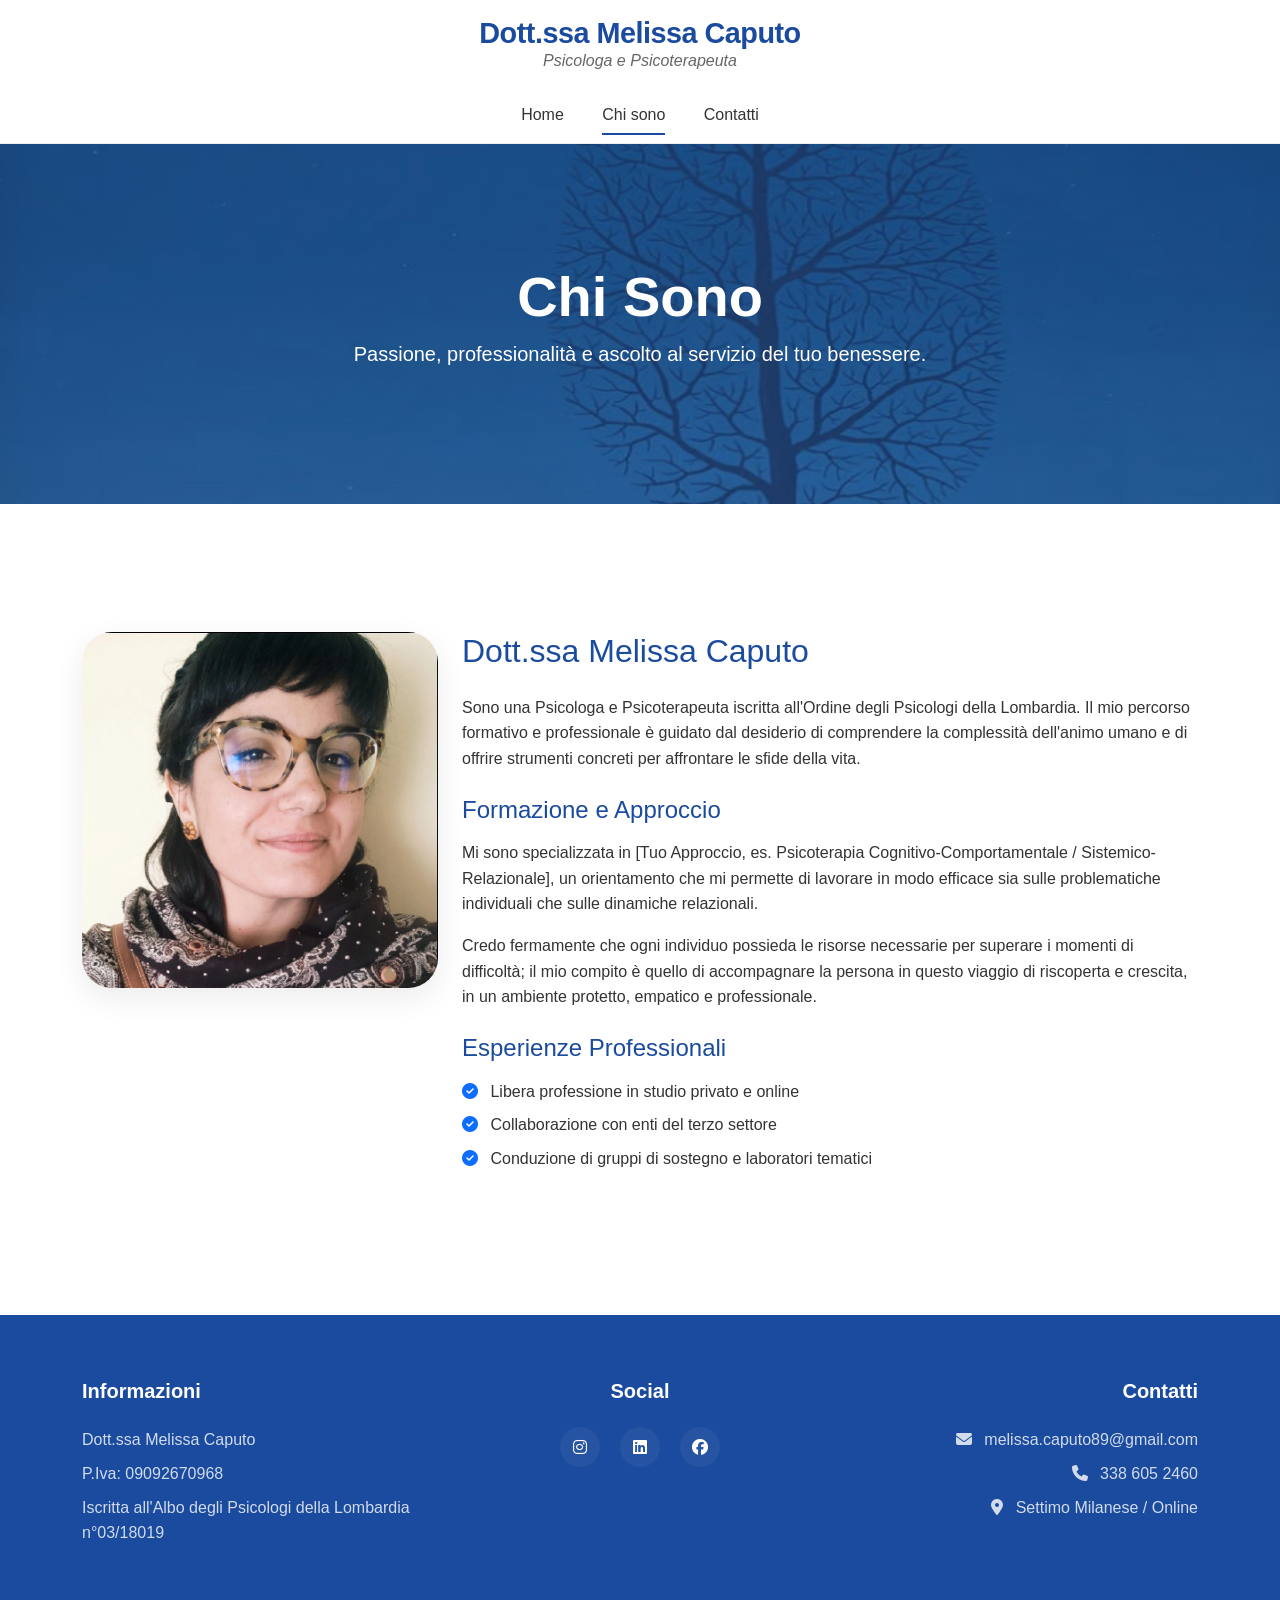
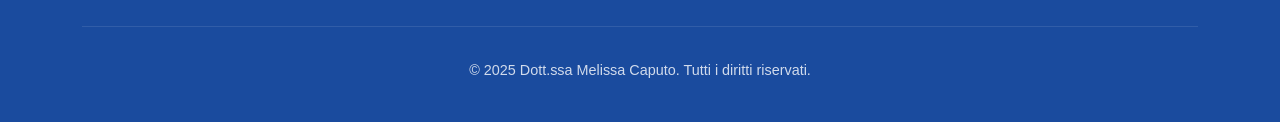
==== chi_sono.html @ 81faf16d "Add files via upload" ====
<!DOCTYPE html>
<html lang="it">
<head>
    <meta charset="UTF-8">
    <meta name="viewport" content="width=device-width, initial-scale=1.0">
    <title>Chi Sono | Dott.ssa Melissa Caputo</title>

    <!-- Google Fonts -->
    <link rel="preconnect" href="https://fonts.googleapis.com">
    <link rel="preconnect" href="https://fonts.gstatic.com" crossorigin>
    <link href="https://fonts.googleapis.com/css2?family=Playfair+Display:ital,wght@0,400..900;1,400..900&family=Plus+Jakarta+Sans:ital,wght@0,200..800;1,200..800&display=swap" rel="stylesheet">

    <!-- Bootstrap CSS -->
    <link href="https://cdn.jsdelivr.net/npm/bootstrap@5.3.0/dist/css/bootstrap.min.css" rel="stylesheet">
    <!-- Font Awesome -->
    <link rel="stylesheet" href="https://cdnjs.cloudflare.com/ajax/libs/font-awesome/6.5.1/css/all.min.css">

    <!-- CSS personalizzato -->
    <link rel="stylesheet" href="css/style.css">
</head>
<body>

<header>
    <div class="container">
        <div class="navbar-brand-container text-center">
            <h2>Dott.ssa Melissa Caputo</h2>
            <h5><i>Psicologa e Psicoterapeuta</i></h5>
        </div>
    </div>
    <nav class="navbar navbar-expand-lg navbar-light">
        <div class="container justify-content-center">
            <button class="navbar-toggler" type="button" data-bs-toggle="collapse" data-bs-target="#navbarNav">
                <span class="navbar-toggler-icon"></span>
            </button>
            <div class="collapse navbar-collapse justify-content-center" id="navbarNav">
                <ul class="navbar-nav">
                    <li class="nav-item"><a class="nav-link" href="index.html">Home</a></li>
                    <li class="nav-item"><a class="nav-link active" href="chi_sono.html">Chi sono</a></li>
                    <li class="nav-item"><a class="nav-link" href="contatti.html">Contatti</a></li>
                </ul>
            </div>
        </div>
    </nav>
</header>

<main>
    <!-- Hero Section ridotta per sottopagine -->
    <section class="hero m-0 p-0" style="height: 40vh; min-height: 300px; margin-bottom: 3rem;">
        <div class="hero-content fade-in">
            <h1 class="display-4 fw-bold">Chi Sono</h1>
            <p class="lead">Passione, professionalità e ascolto al servizio del tuo benessere.</p>
        </div>
    </section>

    <section class="container my-5">
        <div class="row">
            <div class="col-lg-4 mb-4">
                <img src="img/foto.jpeg" class="foto w-100" alt="Dott.ssa Melissa Caputo">
            </div>
            <div class="col-lg-8">
                <h2 class="color-primary mb-4" style="color: var(--primary-blue);">Dott.ssa Melissa Caputo</h2>
                <p>Sono una Psicologa e Psicoterapeuta iscritta all'Ordine degli Psicologi della Lombardia. Il mio percorso formativo e professionale è guidato dal desiderio di comprendere la complessità dell'animo umano e di offrire strumenti concreti per affrontare le sfide della vita.</p>
                
                <h4 class="mt-4 mb-3" style="color: var(--primary-blue);">Formazione e Approccio</h4>
                <p>Mi sono specializzata in [Tuo Approccio, es. Psicoterapia Cognitivo-Comportamentale / Sistemico-Relazionale], un orientamento che mi permette di lavorare in modo efficace sia sulle problematiche individuali che sulle dinamiche relazionali.</p>
                
                <p>Credo fermamente che ogni individuo possieda le risorse necessarie per superare i momenti di difficoltà; il mio compito è quello di accompagnare la persona in questo viaggio di riscoperta e crescita, in un ambiente protetto, empatico e professionale.</p>
                
                <h4 class="mt-4 mb-3" style="color: var(--primary-blue);">Esperienze Professionali</h4>
                <ul class="list-unstyled">
                    <li class="mb-2"><i class="fas fa-check-circle me-2 text-primary"></i> Libera professione in studio privato e online</li>
                    <li class="mb-2"><i class="fas fa-check-circle me-2 text-primary"></i> Collaborazione con enti del terzo settore</li>
                    <li class="mb-2"><i class="fas fa-check-circle me-2 text-primary"></i> Conduzione di gruppi di sostegno e laboratori tematici</li>
                </ul>
            </div>
        </div>
    </section>
</main>

<footer>
    <div class="container">
        <div class="row">
            <div class="col-md-4 mb-4">
                <h5>Informazioni</h5>
                <p>Dott.ssa Melissa Caputo</p>
                <p>P.Iva: 09092670968</p>
                <p>Iscritta all'Albo degli Psicologi della Lombardia n°03/18019</p>
            </div>
            <div class="col-md-4 mb-4 text-center">
                <h5>Social</h5>
                <div class="social-icons">
                    <a href="https://www.instagram.com/lapsicologanelblu" target="_blank"><i class="fab fa-instagram"></i></a>
                    <a href="https://www.linkedin.com/in/melissacaputo/" target="_blank"><i class="fab fa-linkedin"></i></a>
                    <a href="#" target="_blank"><i class="fab fa-facebook"></i></a>
                </div>
            </div>
            <div class="col-md-4 mb-4 text-md-end">
                <h5>Contatti</h5>
                <p><i class="fas fa-envelope me-2"></i> melissa.caputo89@gmail.com</p>
                <p><i class="fas fa-phone me-2"></i> 338 605 2460</p>
                <p><i class="fas fa-map-marker-alt me-2"></i> Settimo Milanese / Online</p>
            </div>
        </div>
        <div class="footer-bottom text-center">
            <p>&copy; 2025 Dott.ssa Melissa Caputo. Tutti i diritti riservati.</p>
        </div>
    </div>
</footer>

<script src="https://cdn.jsdelivr.net/npm/bootstrap@5.3.0/dist/js/bootstrap.bundle.min.js"></script>
<script src="js/script.js"></script>
</body>
</html>
---- css/style.css ----
/* 
    Progetto: Sito Dott.ssa Melissa Caputo
    Stile: Moderno, Professionale, Accogliente
*/

:root {
    --primary-blue: #1A4B9E;
    --secondary-blue: #133a7c;
    --accent-blue: #eef4ff;
    --text-dark: #333333;
    --text-light: #666666;
    --white: #ffffff;
    --transition: all 0.3s ease;
    --shadow: 0 10px 30px rgba(0, 0, 0, 0.08);
    --shadow-hover: 0 15px 40px rgba(0, 0, 0, 0.12);
}

body {
    font-family: 'Segoe UI', Roboto, Helvetica, Arial, sans-serif;
    color: var(--text-dark);
    line-height: 1.6;
    overflow-x: hidden;
}

/* Header & Navbar */
header {
    background-color: var(--white);
    border-bottom: 1px solid #eee;
    padding: 0;
}

.navbar-brand-container {
    padding: 1rem 0;
}

.navbar-brand-container h2 {
    color: var(--primary-blue);
    font-weight: 700;
    margin: 0;
    font-size: 1.8rem;
    letter-spacing: -0.5px;
}

.navbar-brand-container h5 {
    color: var(--text-light);
    font-weight: 400;
    margin: 0;
    font-size: 1rem;
}

.navbar {
    padding: 0.5rem 0 !important;
    background-color: var(--white) !important;
}

.navbar-nav .nav-link {
    color: var(--text-dark) !important;
    font-weight: 500;
    padding: 0.5rem 1.2rem !important;
    transition: var(--transition);
    position: relative;
}

.navbar-nav .nav-link::after {
    content: '';
    position: absolute;
    bottom: 0;
    left: 1.2rem;
    right: 1.2rem;
    height: 2px;
    background-color: var(--primary-blue);
    transform: scaleX(0);
    transition: var(--transition);
}

.navbar-nav .nav-link:hover::after,
.navbar-nav .nav-link.active::after {
    transform: scaleX(1);
}

.navbar-nav .nav-link:hover {
    color: var(--primary-blue) !important;
}

/* Hero Section */
.hero {
    background: linear-gradient(rgba(26, 75, 158, 0.5), rgba(26, 75, 158, 0.5)), 
                url('../img/sfondo.png');
    background-size: cover;
    background-position: center;
    background-attachment: fixed;
    image-rendering: -webkit-optimize-contrast; /* Migliora la nitidezza sui browser moderni */
    height: 85vh;
    min-height: 500px;
    display: flex;
    align-items: center;
    justify-content: center;
    position: relative;
    color: var(--white);
    text-align: center;
    margin-bottom: 4rem;
}

.hero::before {
    display: none; /* Rimosso l'overlay vecchio */
}

.hero-content {
    z-index: 2;
    max-width: 900px;
    padding: 2rem;
}

.hero h2 {
    font-size: 2.5rem;
    font-weight: 300;
    line-height: 1.4;
    margin-bottom: 2rem;
}

.citazione {
    font-size: 1.1rem;
    font-style: italic;
    margin-top: 1.5rem;
    opacity: 0.9;
    display: block;
}

#myButton {
    background-color: var(--white);
    color: var(--primary-blue);
    border: none;
    padding: 1rem 2.5rem;
    font-size: 1.1rem;
    font-weight: 600;
    border-radius: 50px;
    text-transform: uppercase;
    letter-spacing: 1px;
    box-shadow: 0 4px 15px rgba(0,0,0,0.2);
    transition: var(--transition);
    text-decoration: none;
}

#myButton:hover {
    background-color: var(--primary-blue);
    color: var(--white);
    transform: translateY(-3px);
    box-shadow: 0 6px 20px rgba(0,0,0,0.3);
}

/* Sezioni Generali */
section {
    padding: 5rem 0;
}

.section-title {
    text-align: center;
    margin-bottom: 4rem;
    position: relative;
    padding-bottom: 1rem;
}

.section-title::after {
    content: '';
    position: absolute;
    bottom: 0;
    left: 50%;
    transform: translateX(-50%);
    width: 60px;
    height: 3px;
    background-color: var(--primary-blue);
}

/* Cards Servizi */
.custom-card {
    background: var(--white);
    border: none;
    border-radius: 15px;
    padding: 2.5rem 1.5rem;
    text-align: center;
    box-shadow: var(--shadow);
    transition: var(--transition);
    height: 100%;
    opacity: 1; /* Sovrascrivo l'opacità 0 del vecchio script se necessario */
    transform: none; /* Sovrascrivo il translate del vecchio script */
}

.custom-card:hover {
    transform: translateY(-10px);
    box-shadow: var(--shadow-hover);
}

.card-icon {
    width: 60px;
    height: 60px;
    margin: 0 auto 1.5rem;
    background-color: var(--accent-blue);
    border-radius: 50%;
    display: flex;
    align-items: center;
    justify-content: center;
}

.card-icon img {
    width: 30px;
    height: 30px;
}

.custom-card h5 {
    color: var(--primary-blue);
    font-weight: 600;
    margin-bottom: 1rem;
}

.custom-card p {
    color: var(--text-light);
    font-size: 0.95rem;
}

/* Sezione Presentazione */
.intro-img-container {
    position: relative;
}

.foto {
    width: 100%;
    max-width: 450px;
    aspect-ratio: 1/1;
    border-radius: 30px;
    object-fit: cover;
    box-shadow: var(--shadow);
}

.intro-content {
    padding: 2rem;
}

.intro-content h3 {
    color: var(--primary-blue);
    font-weight: 700;
    margin-bottom: 1.5rem;
}

#chiSono {
    display: inline-block;
    background-color: transparent;
    color: var(--primary-blue);
    border: 2px solid var(--primary-blue);
    padding: 0.8rem 2rem;
    border-radius: 50px;
    font-weight: 600;
    text-decoration: none;
    transition: var(--transition);
}

#chiSono:hover {
    background-color: var(--primary-blue);
    color: var(--white);
}

/* Footer */
footer {
    background-color: var(--primary-blue);
    color: var(--white);
    padding: 4rem 0 2rem;
}

footer h5 {
    color: var(--white);
    font-weight: 600;
    margin-bottom: 1.5rem;
}

footer p {
    color: rgba(255, 255, 255, 0.8);
    margin-bottom: 0.5rem;
}

.social-icons a {
    display: inline-flex;
    align-items: center;
    justify-content: center;
    width: 40px;
    height: 40px;
    background-color: rgba(255,255,255,0.05);
    border-radius: 50%;
    color: var(--white);
    margin: 0 0.5rem;
    transition: var(--transition);
    text-decoration: none;
}

.social-icons a:hover {
    background-color: var(--primary-blue);
    transform: translateY(-3px);
}

.footer-bottom {
    margin-top: 3rem;
    padding-top: 2rem;
    border-top: 1px solid rgba(255,255,255,0.1);
    font-size: 0.9rem;
    color: #777;
}

/* Scroll Arrow */
.scroll-arrow {
    bottom: 20px;
}

/* Responsive */
@media (max-width: 991px) {
    .hero h2 {
        font-size: 1.8rem;
    }
    
    .intro-content {
        padding: 2rem 0;
        text-align: center;
    }
}

/* Animazioni base */
.fade-prepare {
    opacity: 0;
    transform: translateY(30px);
    transition: opacity 0.8s ease-out, transform 0.8s ease-out;
}

.fade-in-visible {
    opacity: 1;
    transform: translateY(0);
}

.fade-in {
    opacity: 0;
    transform: translateY(20px);
    animation: fadeIn 1s ease-out forwards;
}

@keyframes fadeIn {
    from { opacity: 0; transform: translateY(20px); }
    to { opacity: 1; transform: translateY(0); }
}
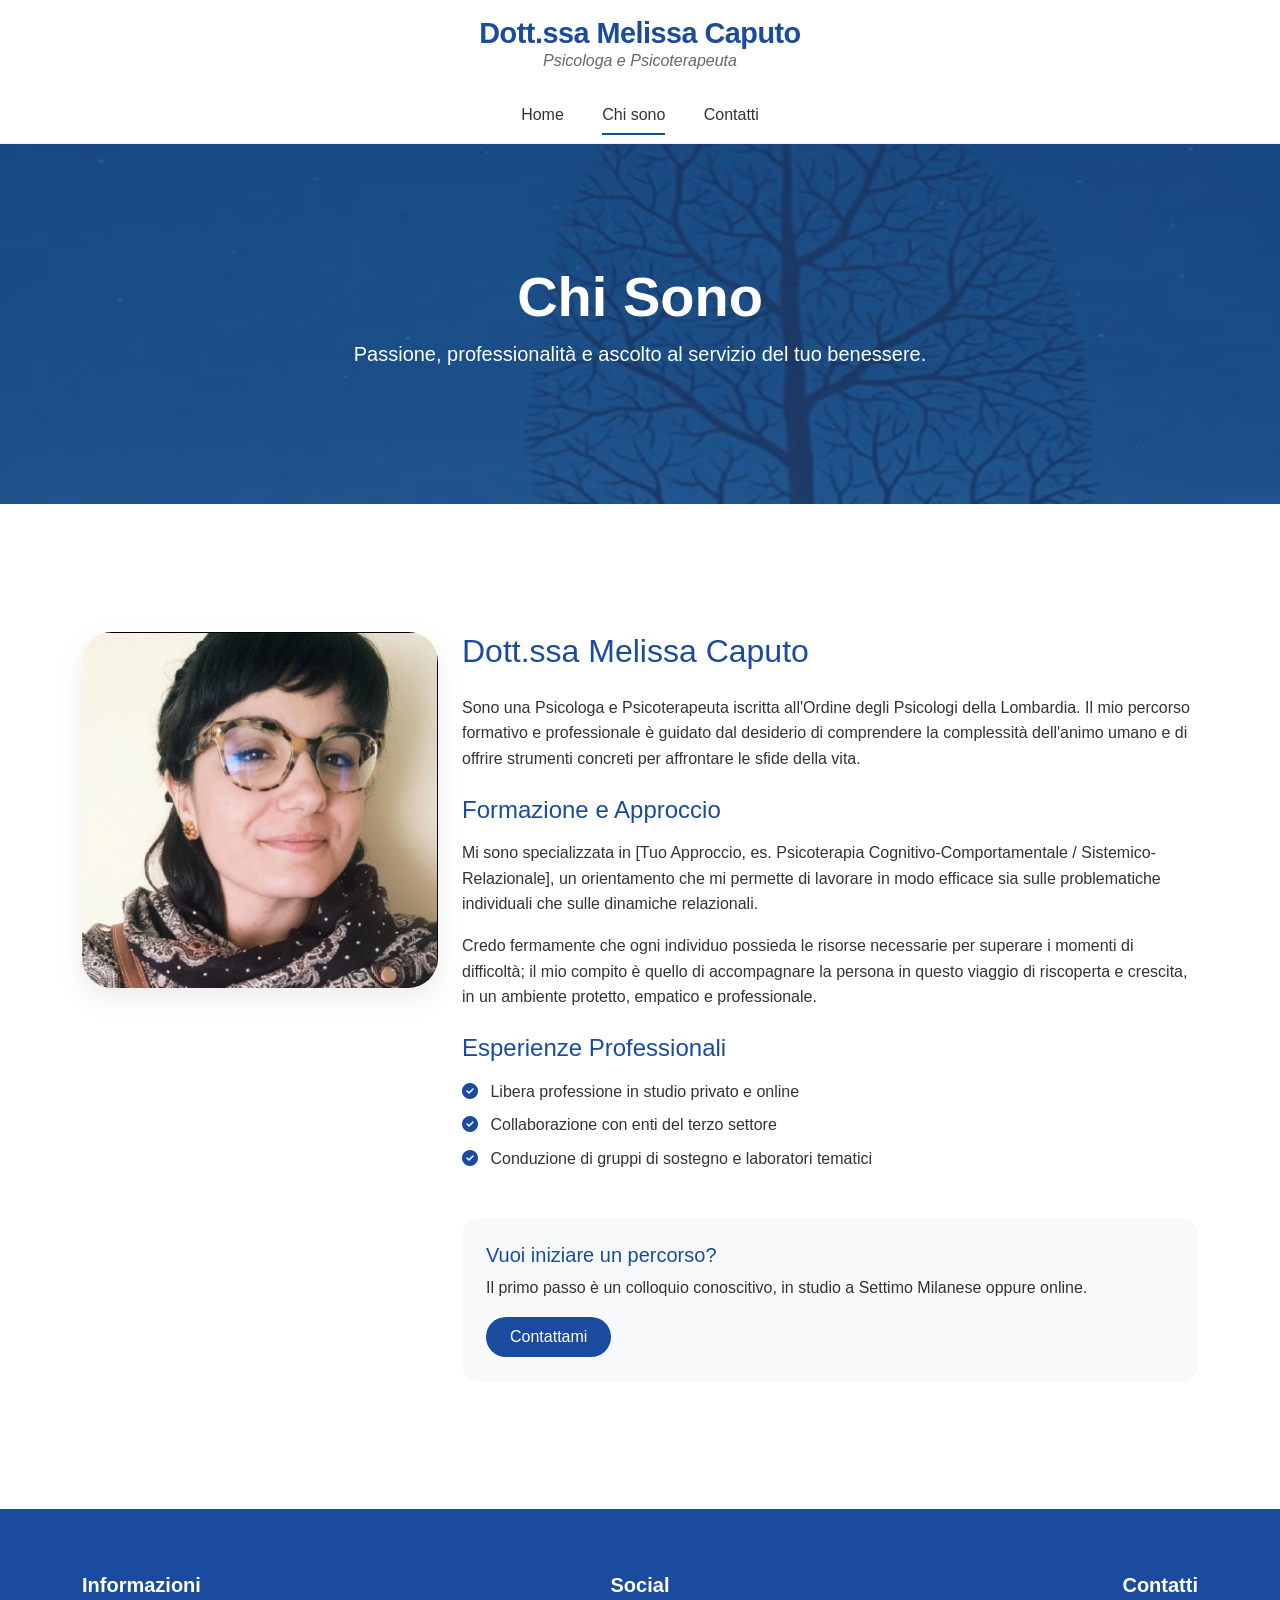
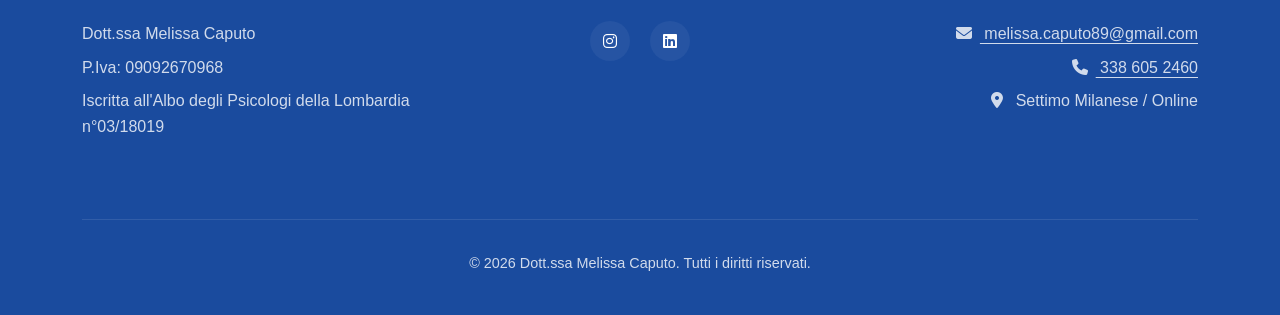
==== commit 04c3ea78: "secono commit" ====
--- a/chi_sono.html
+++ b/chi_sono.html
@@ -1,113 +1,128 @@
-<!DOCTYPE html>
-<html lang="it">
-<head>
-    <meta charset="UTF-8">
-    <meta name="viewport" content="width=device-width, initial-scale=1.0">
-    <title>Chi Sono | Dott.ssa Melissa Caputo</title>
-
-    <!-- Google Fonts -->
-    <link rel="preconnect" href="https://fonts.googleapis.com">
-    <link rel="preconnect" href="https://fonts.gstatic.com" crossorigin>
-    <link href="https://fonts.googleapis.com/css2?family=Playfair+Display:ital,wght@0,400..900;1,400..900&family=Plus+Jakarta+Sans:ital,wght@0,200..800;1,200..800&display=swap" rel="stylesheet">
-
-    <!-- Bootstrap CSS -->
-    <link href="https://cdn.jsdelivr.net/npm/bootstrap@5.3.0/dist/css/bootstrap.min.css" rel="stylesheet">
-    <!-- Font Awesome -->
-    <link rel="stylesheet" href="https://cdnjs.cloudflare.com/ajax/libs/font-awesome/6.5.1/css/all.min.css">
-
-    <!-- CSS personalizzato -->
-    <link rel="stylesheet" href="css/style.css">
-</head>
-<body>
-
-<header>
-    <div class="container">
-        <div class="navbar-brand-container text-center">
-            <h2>Dott.ssa Melissa Caputo</h2>
-            <h5><i>Psicologa e Psicoterapeuta</i></h5>
-        </div>
-    </div>
-    <nav class="navbar navbar-expand-lg navbar-light">
-        <div class="container justify-content-center">
-            <button class="navbar-toggler" type="button" data-bs-toggle="collapse" data-bs-target="#navbarNav">
-                <span class="navbar-toggler-icon"></span>
-            </button>
-            <div class="collapse navbar-collapse justify-content-center" id="navbarNav">
-                <ul class="navbar-nav">
-                    <li class="nav-item"><a class="nav-link" href="index.html">Home</a></li>
-                    <li class="nav-item"><a class="nav-link active" href="chi_sono.html">Chi sono</a></li>
-                    <li class="nav-item"><a class="nav-link" href="contatti.html">Contatti</a></li>
-                </ul>
-            </div>
-        </div>
-    </nav>
-</header>
-
-<main>
-    <!-- Hero Section ridotta per sottopagine -->
-    <section class="hero m-0 p-0" style="height: 40vh; min-height: 300px; margin-bottom: 3rem;">
-        <div class="hero-content fade-in">
-            <h1 class="display-4 fw-bold">Chi Sono</h1>
-            <p class="lead">Passione, professionalità e ascolto al servizio del tuo benessere.</p>
-        </div>
-    </section>
-
-    <section class="container my-5">
-        <div class="row">
-            <div class="col-lg-4 mb-4">
-                <img src="img/foto.jpeg" class="foto w-100" alt="Dott.ssa Melissa Caputo">
-            </div>
-            <div class="col-lg-8">
-                <h2 class="color-primary mb-4" style="color: var(--primary-blue);">Dott.ssa Melissa Caputo</h2>
-                <p>Sono una Psicologa e Psicoterapeuta iscritta all'Ordine degli Psicologi della Lombardia. Il mio percorso formativo e professionale è guidato dal desiderio di comprendere la complessità dell'animo umano e di offrire strumenti concreti per affrontare le sfide della vita.</p>
-                
-                <h4 class="mt-4 mb-3" style="color: var(--primary-blue);">Formazione e Approccio</h4>
-                <p>Mi sono specializzata in [Tuo Approccio, es. Psicoterapia Cognitivo-Comportamentale / Sistemico-Relazionale], un orientamento che mi permette di lavorare in modo efficace sia sulle problematiche individuali che sulle dinamiche relazionali.</p>
-                
-                <p>Credo fermamente che ogni individuo possieda le risorse necessarie per superare i momenti di difficoltà; il mio compito è quello di accompagnare la persona in questo viaggio di riscoperta e crescita, in un ambiente protetto, empatico e professionale.</p>
-                
-                <h4 class="mt-4 mb-3" style="color: var(--primary-blue);">Esperienze Professionali</h4>
-                <ul class="list-unstyled">
-                    <li class="mb-2"><i class="fas fa-check-circle me-2 text-primary"></i> Libera professione in studio privato e online</li>
-                    <li class="mb-2"><i class="fas fa-check-circle me-2 text-primary"></i> Collaborazione con enti del terzo settore</li>
-                    <li class="mb-2"><i class="fas fa-check-circle me-2 text-primary"></i> Conduzione di gruppi di sostegno e laboratori tematici</li>
-                </ul>
-            </div>
-        </div>
-    </section>
-</main>
-
-<footer>
-    <div class="container">
-        <div class="row">
-            <div class="col-md-4 mb-4">
-                <h5>Informazioni</h5>
-                <p>Dott.ssa Melissa Caputo</p>
-                <p>P.Iva: 09092670968</p>
-                <p>Iscritta all'Albo degli Psicologi della Lombardia n°03/18019</p>
-            </div>
-            <div class="col-md-4 mb-4 text-center">
-                <h5>Social</h5>
-                <div class="social-icons">
-                    <a href="https://www.instagram.com/lapsicologanelblu" target="_blank"><i class="fab fa-instagram"></i></a>
-                    <a href="https://www.linkedin.com/in/melissacaputo/" target="_blank"><i class="fab fa-linkedin"></i></a>
-                    <a href="#" target="_blank"><i class="fab fa-facebook"></i></a>
-                </div>
-            </div>
-            <div class="col-md-4 mb-4 text-md-end">
-                <h5>Contatti</h5>
-                <p><i class="fas fa-envelope me-2"></i> melissa.caputo89@gmail.com</p>
-                <p><i class="fas fa-phone me-2"></i> 338 605 2460</p>
-                <p><i class="fas fa-map-marker-alt me-2"></i> Settimo Milanese / Online</p>
-            </div>
-        </div>
-        <div class="footer-bottom text-center">
-            <p>&copy; 2025 Dott.ssa Melissa Caputo. Tutti i diritti riservati.</p>
-        </div>
-    </div>
-</footer>
-
-<script src="https://cdn.jsdelivr.net/npm/bootstrap@5.3.0/dist/js/bootstrap.bundle.min.js"></script>
-<script src="js/script.js"></script>
-</body>
-</html>
+<!DOCTYPE html>
+<html lang="it">
+<head>
+    <meta charset="UTF-8">
+    <meta name="viewport" content="width=device-width, initial-scale=1.0">
+    <title>Chi Sono | Dott.ssa Melissa Caputo</title>
+    <meta name="description" content="Chi è la Dott.ssa Melissa Caputo: formazione, approccio ed esperienze professionali come Psicologa e Psicoterapeuta.">
+
+    <!-- Google Fonts -->
+    <link rel="preconnect" href="https://fonts.googleapis.com">
+    <link rel="preconnect" href="https://fonts.gstatic.com" crossorigin>
+    <link href="https://fonts.googleapis.com/css2?family=Playfair+Display:ital,wght@0,400..900;1,400..900&family=Plus+Jakarta+Sans:ital,wght@0,200..800;1,200..800&display=swap" rel="stylesheet">
+
+    <!-- Bootstrap CSS -->
+    <link href="https://cdn.jsdelivr.net/npm/bootstrap@5.3.0/dist/css/bootstrap.min.css" rel="stylesheet">
+    <!-- Font Awesome -->
+    <link rel="stylesheet" href="https://cdnjs.cloudflare.com/ajax/libs/font-awesome/6.5.1/css/all.min.css">
+
+    <!-- CSS personalizzato -->
+    <link rel="stylesheet" href="css/style.css">
+</head>
+<body>
+
+<!-- Link "salta al contenuto": compare solo navigando con la tastiera -->
+<a href="#contenuto" class="visually-hidden-focusable d-block text-center p-2">Vai al contenuto principale</a>
+
+<header>
+    <div class="container">
+        <div class="navbar-brand-container text-center">
+            <a href="index.html" class="text-decoration-none">
+                <h2>Dott.ssa Melissa Caputo</h2>
+                <h5><i>Psicologa e Psicoterapeuta</i></h5>
+            </a>
+        </div>
+    </div>
+    <nav class="navbar navbar-expand-lg navbar-light" aria-label="Menu principale">
+        <div class="container justify-content-center">
+            <button class="navbar-toggler" type="button" data-bs-toggle="collapse" data-bs-target="#navbarNav" aria-controls="navbarNav" aria-expanded="false" aria-label="Apri il menu">
+                <span class="navbar-toggler-icon"></span>
+            </button>
+            <div class="collapse navbar-collapse justify-content-center" id="navbarNav">
+                <ul class="navbar-nav">
+                    <li class="nav-item"><a class="nav-link" href="index.html">Home</a></li>
+                    <li class="nav-item"><a class="nav-link active" aria-current="page" href="chi_sono.html">Chi sono</a></li>
+                    <li class="nav-item"><a class="nav-link" href="contatti.html">Contatti</a></li>
+                </ul>
+            </div>
+        </div>
+    </nav>
+</header>
+
+<main id="contenuto">
+    <!-- Hero Section ridotta per sottopagine -->
+    <section class="hero m-0 p-0" style="height: 40vh; min-height: 300px; margin-bottom: 3rem;">
+        <div class="hero-content fade-in">
+            <h1 class="display-4 fw-bold">Chi Sono</h1>
+            <p class="lead">Passione, professionalità e ascolto al servizio del tuo benessere.</p>
+        </div>
+    </section>
+
+    <section class="container my-5">
+        <div class="row">
+            <div class="col-lg-4 mb-4 text-center">
+                <img src="img/foto.jpeg" class="foto w-100" alt="Ritratto della Dott.ssa Melissa Caputo">
+            </div>
+            <div class="col-lg-8">
+                <h2 class="color-primary mb-4" style="color: var(--primary-blue);">Dott.ssa Melissa Caputo</h2>
+                <p>Sono una Psicologa e Psicoterapeuta iscritta all'Ordine degli Psicologi della Lombardia. Il mio percorso formativo e professionale è guidato dal desiderio di comprendere la complessità dell'animo umano e di offrire strumenti concreti per affrontare le sfide della vita.</p>
+
+                <h4 class="mt-4 mb-3" style="color: var(--primary-blue);">Formazione e Approccio</h4>
+                <p>Mi sono specializzata in [Tuo Approccio, es. Psicoterapia Cognitivo-Comportamentale / Sistemico-Relazionale], un orientamento che mi permette di lavorare in modo efficace sia sulle problematiche individuali che sulle dinamiche relazionali.</p>
+
+                <p>Credo fermamente che ogni individuo possieda le risorse necessarie per superare i momenti di difficoltà; il mio compito è quello di accompagnare la persona in questo viaggio di riscoperta e crescita, in un ambiente protetto, empatico e professionale.</p>
+
+                <h4 class="mt-4 mb-3" style="color: var(--primary-blue);">Esperienze Professionali</h4>
+                <ul class="list-unstyled">
+                    <li class="mb-2"><i class="fas fa-check-circle me-2" style="color: var(--primary-blue);" aria-hidden="true"></i> Libera professione in studio privato e online</li>
+                    <li class="mb-2"><i class="fas fa-check-circle me-2" style="color: var(--primary-blue);" aria-hidden="true"></i> Collaborazione con enti del terzo settore</li>
+                    <li class="mb-2"><i class="fas fa-check-circle me-2" style="color: var(--primary-blue);" aria-hidden="true"></i> Conduzione di gruppi di sostegno e laboratori tematici</li>
+                </ul>
+
+                <!-- Invito all'azione a fine lettura -->
+                <div class="mt-5 p-4 bg-light rounded-4">
+                    <h5 class="mb-2" style="color: var(--primary-blue);">Vuoi iniziare un percorso?</h5>
+                    <p class="mb-3">Il primo passo è un colloquio conoscitivo, in studio a Settimo Milanese oppure online.</p>
+                    <a href="contatti.html" class="btn btn-primary px-4 py-2 rounded-pill" style="background-color: var(--primary-blue); border: none;">Contattami</a>
+                </div>
+            </div>
+        </div>
+    </section>
+</main>
+
+<footer>
+    <div class="container">
+        <div class="row">
+            <div class="col-md-4 mb-4">
+                <h5>Informazioni</h5>
+                <p>Dott.ssa Melissa Caputo</p>
+                <p>P.Iva: 09092670968</p>
+                <p>Iscritta all'Albo degli Psicologi della Lombardia n°03/18019</p>
+            </div>
+            <div class="col-md-4 mb-4 text-center">
+                <h5>Social</h5>
+                <div class="social-icons">
+                    <a href="https://www.instagram.com/lapsicologanelblu" target="_blank" rel="noopener" aria-label="Instagram (si apre in una nuova scheda)" title="Instagram"><i class="fab fa-instagram" aria-hidden="true"></i></a>
+                    <a href="https://www.linkedin.com/in/melissacaputo/" target="_blank" rel="noopener" aria-label="LinkedIn (si apre in una nuova scheda)" title="LinkedIn"><i class="fab fa-linkedin" aria-hidden="true"></i></a>
+                    <!-- Facebook: inserire l'indirizzo della pagina e togliere il commento
+                    <a href="https://www.facebook.com/..." target="_blank" rel="noopener" aria-label="Facebook (si apre in una nuova scheda)" title="Facebook"><i class="fab fa-facebook" aria-hidden="true"></i></a>
+                    -->
+                </div>
+            </div>
+            <div class="col-md-4 mb-4 text-md-end">
+                <h5>Contatti</h5>
+                <p><a href="mailto:melissa.caputo89@gmail.com" class="text-reset link-offset-2"><i class="fas fa-envelope me-2" aria-hidden="true"></i> melissa.caputo89@gmail.com</a></p>
+                <p><a href="tel:+393386052460" class="text-reset link-offset-2"><i class="fas fa-phone me-2" aria-hidden="true"></i> 338 605 2460</a></p>
+                <p><i class="fas fa-map-marker-alt me-2" aria-hidden="true"></i> Settimo Milanese / Online</p>
+            </div>
+        </div>
+        <div class="footer-bottom text-center">
+            <p>&copy; <span id="anno-corrente">2025</span> Dott.ssa Melissa Caputo. Tutti i diritti riservati.</p>
+        </div>
+    </div>
+</footer>
+
+<script src="https://cdn.jsdelivr.net/npm/bootstrap@5.3.0/dist/js/bootstrap.bundle.min.js"></script>
+<script src="js/script.js"></script>
+</body>
+</html>
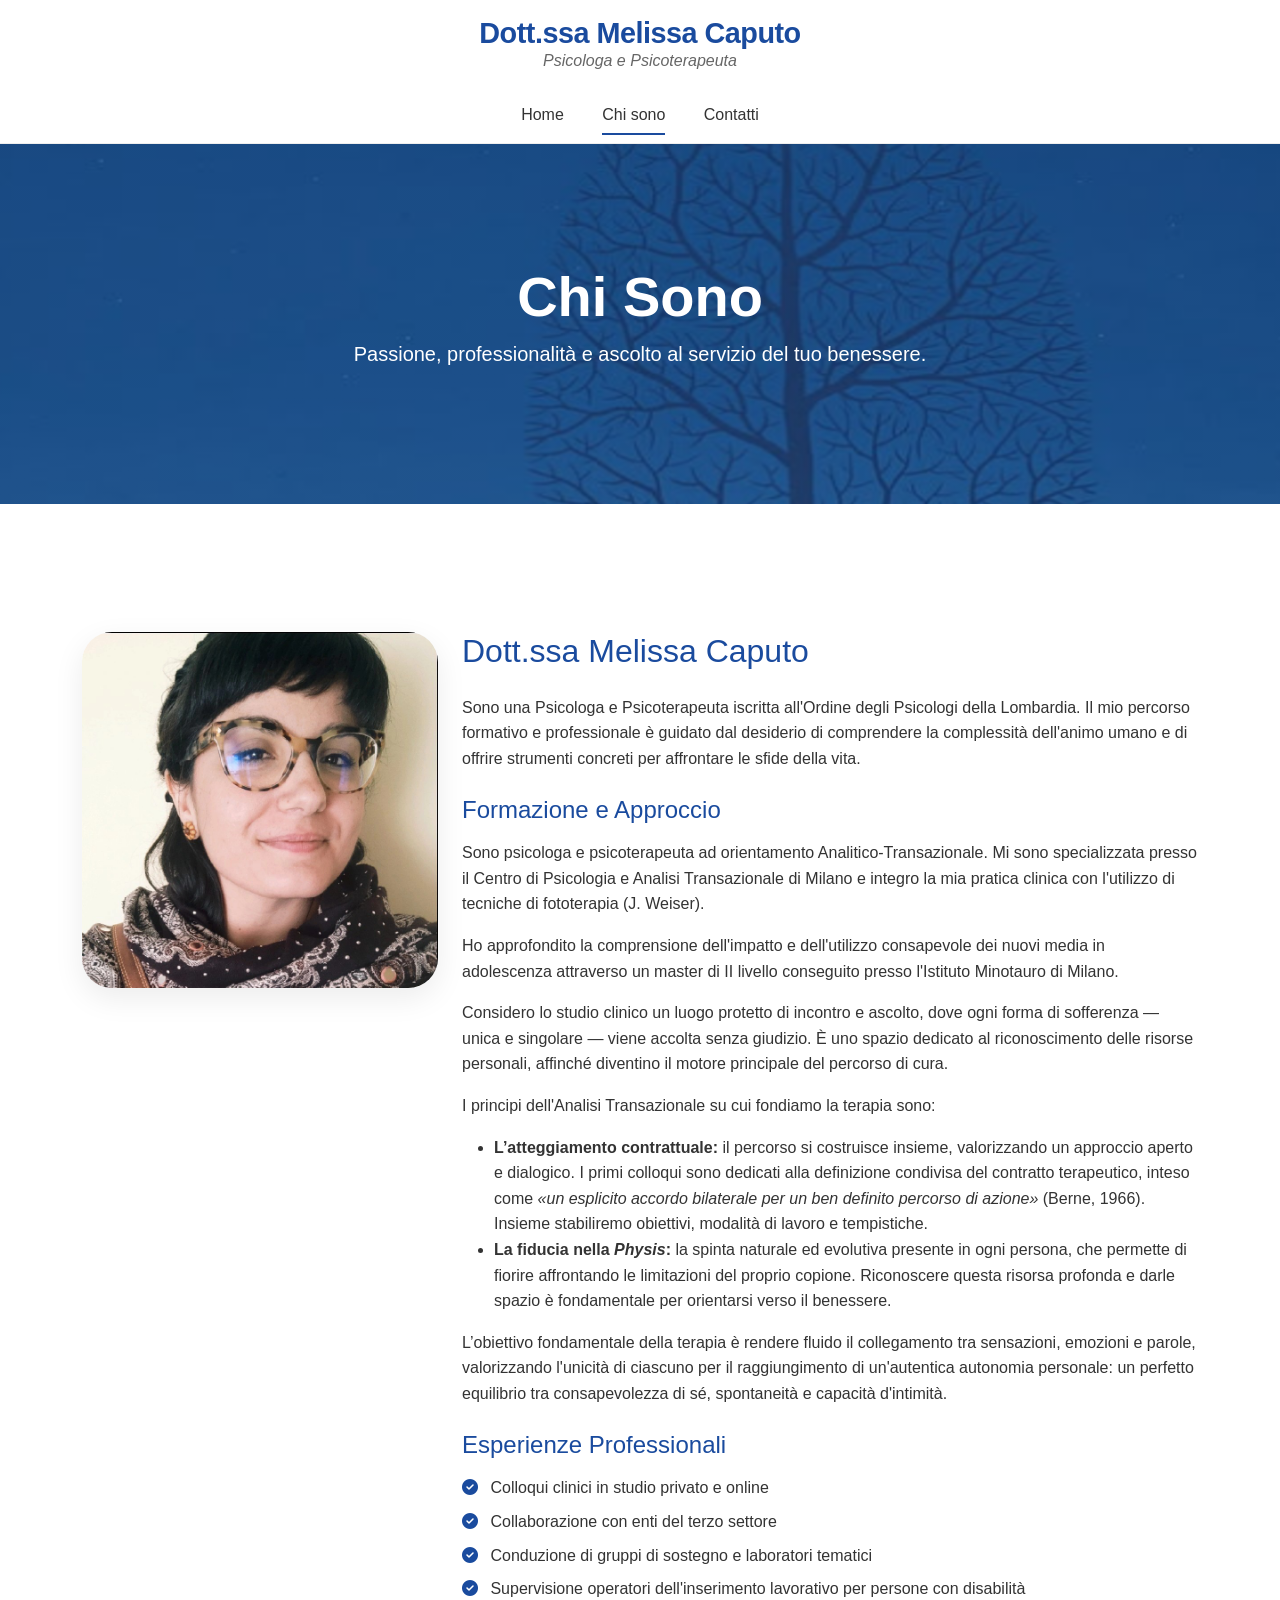
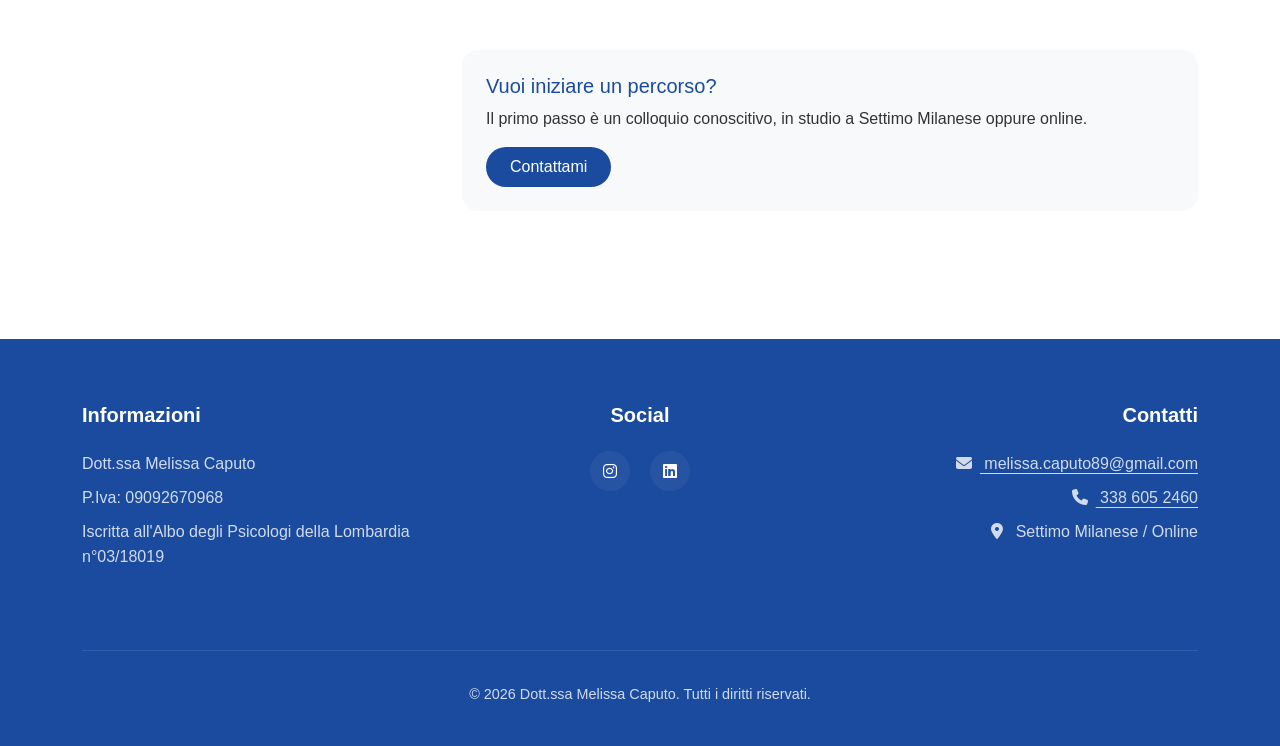
==== commit 4c339a46: "sistemazini testi" ====
--- a/chi_sono.html
+++ b/chi_sono.html
@@ -68,15 +68,42 @@
                 <p>Sono una Psicologa e Psicoterapeuta iscritta all'Ordine degli Psicologi della Lombardia. Il mio percorso formativo e professionale è guidato dal desiderio di comprendere la complessità dell'animo umano e di offrire strumenti concreti per affrontare le sfide della vita.</p>
 
                 <h4 class="mt-4 mb-3" style="color: var(--primary-blue);">Formazione e Approccio</h4>
-                <p>Mi sono specializzata in [Tuo Approccio, es. Psicoterapia Cognitivo-Comportamentale / Sistemico-Relazionale], un orientamento che mi permette di lavorare in modo efficace sia sulle problematiche individuali che sulle dinamiche relazionali.</p>
 
-                <p>Credo fermamente che ogni individuo possieda le risorse necessarie per superare i momenti di difficoltà; il mio compito è quello di accompagnare la persona in questo viaggio di riscoperta e crescita, in un ambiente protetto, empatico e professionale.</p>
+                <p>
+                    Sono psicologa e psicoterapeuta ad orientamento Analitico-Transazionale. Mi sono specializzata presso il Centro di Psicologia e Analisi Transazionale di Milano e integro la mia pratica clinica con l'utilizzo di tecniche di fototerapia (J. Weiser).
+                </p>
+
+                <p>
+                    Ho approfondito la comprensione dell'impatto e dell'utilizzo consapevole dei nuovi media in adolescenza attraverso un master di II livello conseguito presso l'Istituto Minotauro di Milano.
+                </p>
+
+                <p>
+                    Considero lo studio clinico un luogo protetto di incontro e ascolto, dove ogni forma di sofferenza — unica e singolare — viene accolta senza giudizio. È uno spazio dedicato al riconoscimento delle risorse personali, affinché diventino il motore principale del percorso di cura.
+                </p>
+
+                <p>
+                    I principi dell'Analisi Transazionale su cui fondiamo la terapia sono:
+                </p>
+
+                <ul class="mb-3">
+                    <li>
+                        <strong>L’atteggiamento contrattuale:</strong> il percorso si costruisce insieme, valorizzando un approccio aperto e dialogico. I primi colloqui sono dedicati alla definizione condivisa del contratto terapeutico, inteso come <em>«un esplicito accordo bilaterale per un ben definito percorso di azione»</em> (Berne, 1966). Insieme stabiliremo obiettivi, modalità di lavoro e tempistiche.
+                    </li>
+                    <li>
+                        <strong>La fiducia nella <em>Physis</em>:</strong> la spinta naturale ed evolutiva presente in ogni persona, che permette di fiorire affrontando le limitazioni del proprio copione. Riconoscere questa risorsa profonda e darle spazio è fondamentale per orientarsi verso il benessere.
+                    </li>
+                </ul>
+
+                <p>
+                    L’obiettivo fondamentale della terapia è rendere fluido il collegamento tra sensazioni, emozioni e parole, valorizzando l'unicità di ciascuno per il raggiungimento di un'autentica autonomia personale: un perfetto equilibrio tra consapevolezza di sé, spontaneità e capacità d'intimità.
+                </p>
 
                 <h4 class="mt-4 mb-3" style="color: var(--primary-blue);">Esperienze Professionali</h4>
                 <ul class="list-unstyled">
-                    <li class="mb-2"><i class="fas fa-check-circle me-2" style="color: var(--primary-blue);" aria-hidden="true"></i> Libera professione in studio privato e online</li>
+                    <li class="mb-2"><i class="fas fa-check-circle me-2" style="color: var(--primary-blue);" aria-hidden="true"></i> Colloqui clinici in studio privato e online</li>
                     <li class="mb-2"><i class="fas fa-check-circle me-2" style="color: var(--primary-blue);" aria-hidden="true"></i> Collaborazione con enti del terzo settore</li>
                     <li class="mb-2"><i class="fas fa-check-circle me-2" style="color: var(--primary-blue);" aria-hidden="true"></i> Conduzione di gruppi di sostegno e laboratori tematici</li>
+                    <li class="mb-2"><i class="fas fa-check-circle me-2" style="color: var(--primary-blue);" aria-hidden="true"></i> Supervisione operatori dell'inserimento lavorativo per persone con disabilità</li>
                 </ul>
 
                 <!-- Invito all'azione a fine lettura -->
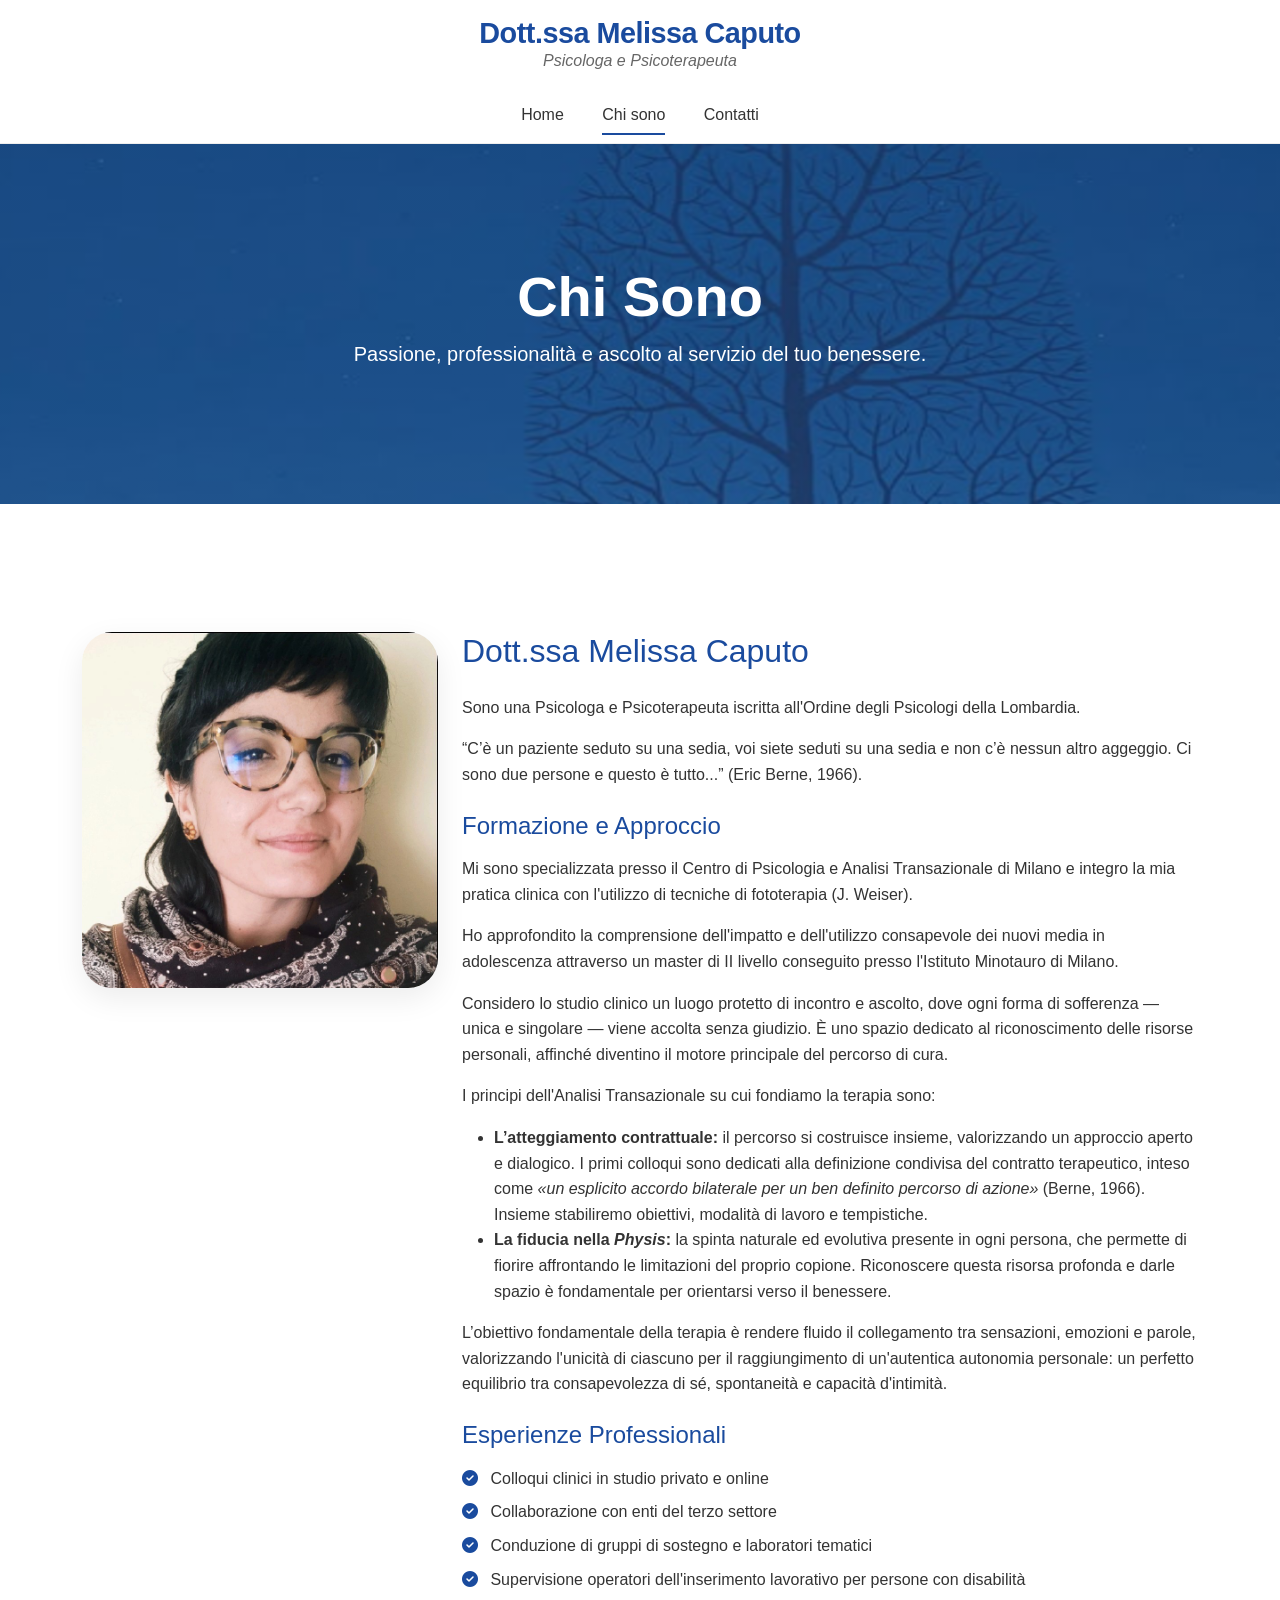
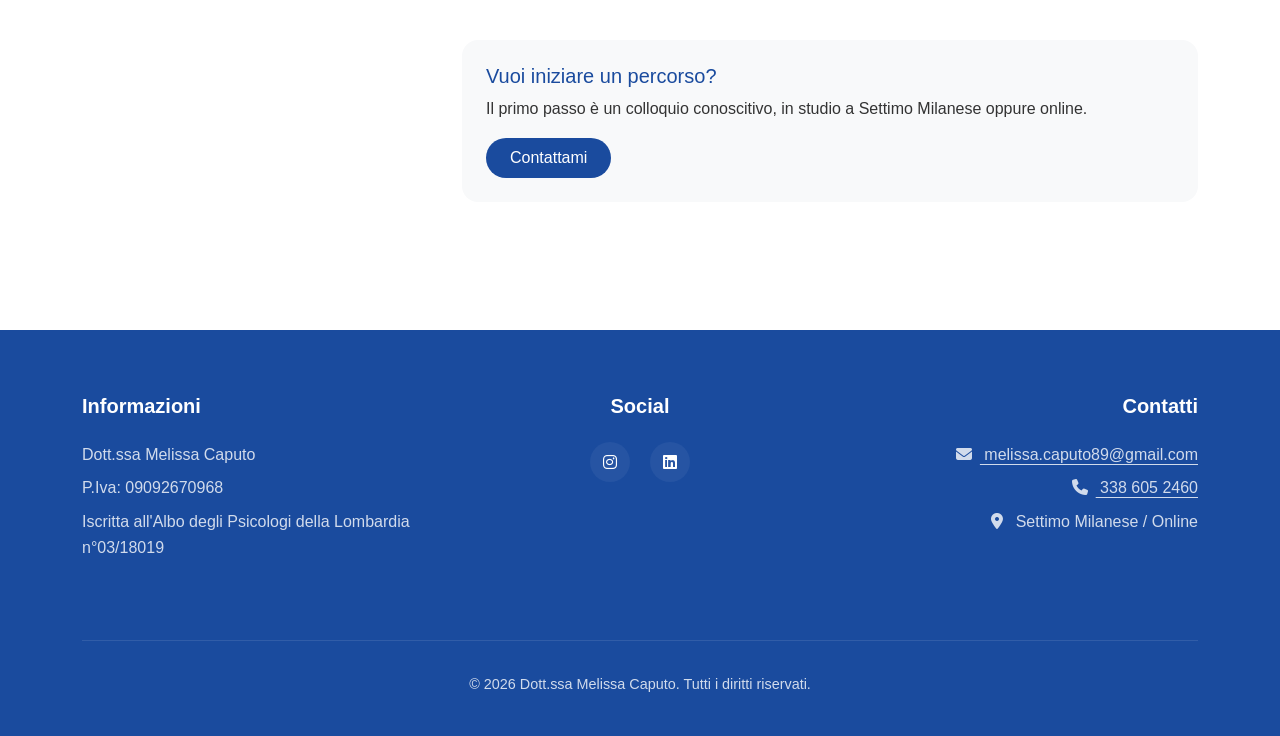
==== commit 9cfbd608: "Sistemazioni testo" ====
--- a/chi_sono.html
+++ b/chi_sono.html
@@ -65,12 +65,12 @@
             </div>
             <div class="col-lg-8">
                 <h2 class="color-primary mb-4" style="color: var(--primary-blue);">Dott.ssa Melissa Caputo</h2>
-                <p>Sono una Psicologa e Psicoterapeuta iscritta all'Ordine degli Psicologi della Lombardia. Il mio percorso formativo e professionale è guidato dal desiderio di comprendere la complessità dell'animo umano e di offrire strumenti concreti per affrontare le sfide della vita.</p>
-
+                <p>Sono una Psicologa e Psicoterapeuta iscritta all'Ordine degli Psicologi della Lombardia.</p>
+                <p>“C’è un paziente seduto su una sedia, voi siete seduti su una sedia e non c’è nessun altro aggeggio. Ci sono due persone e questo è tutto...” (Eric Berne, 1966).</p>
                 <h4 class="mt-4 mb-3" style="color: var(--primary-blue);">Formazione e Approccio</h4>
 
                 <p>
-                    Sono psicologa e psicoterapeuta ad orientamento Analitico-Transazionale. Mi sono specializzata presso il Centro di Psicologia e Analisi Transazionale di Milano e integro la mia pratica clinica con l'utilizzo di tecniche di fototerapia (J. Weiser).
+                   Mi sono specializzata presso il Centro di Psicologia e Analisi Transazionale di Milano e integro la mia pratica clinica con l'utilizzo di tecniche di fototerapia (J. Weiser).
                 </p>
 
                 <p>
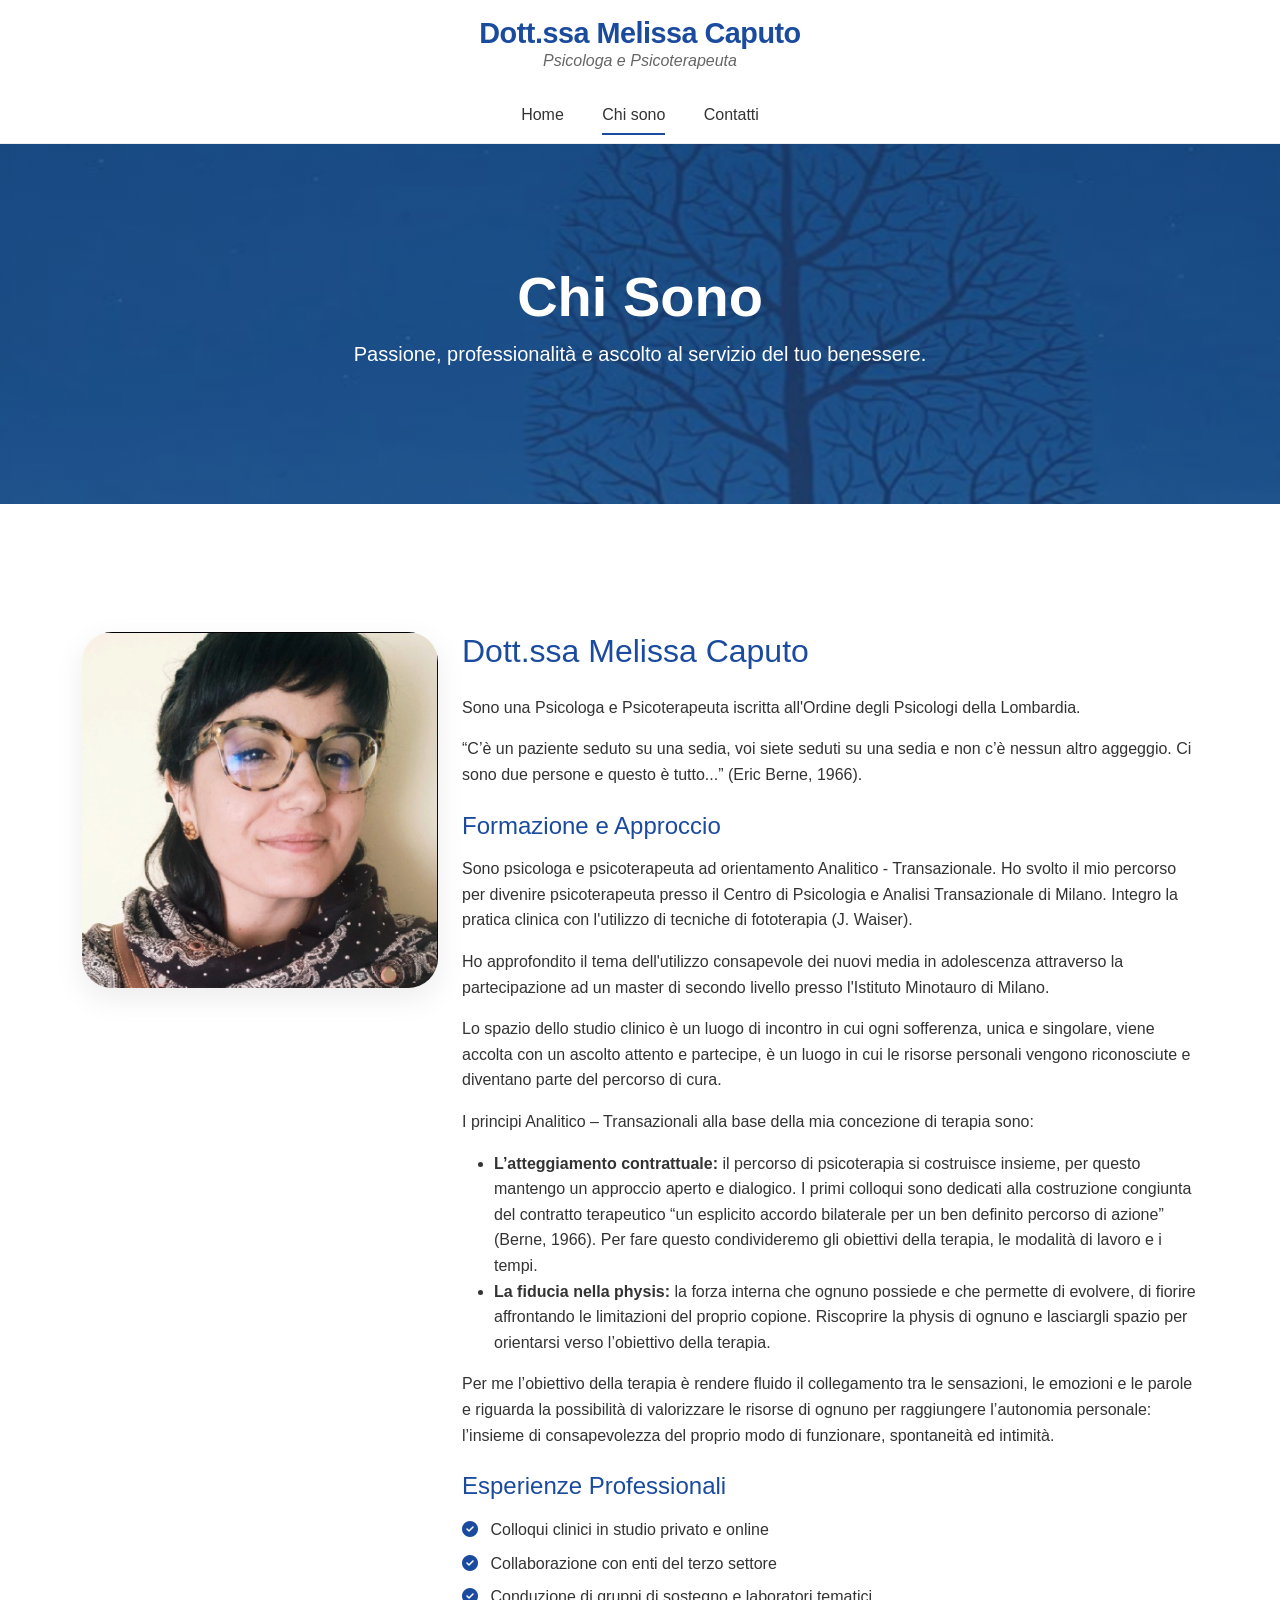
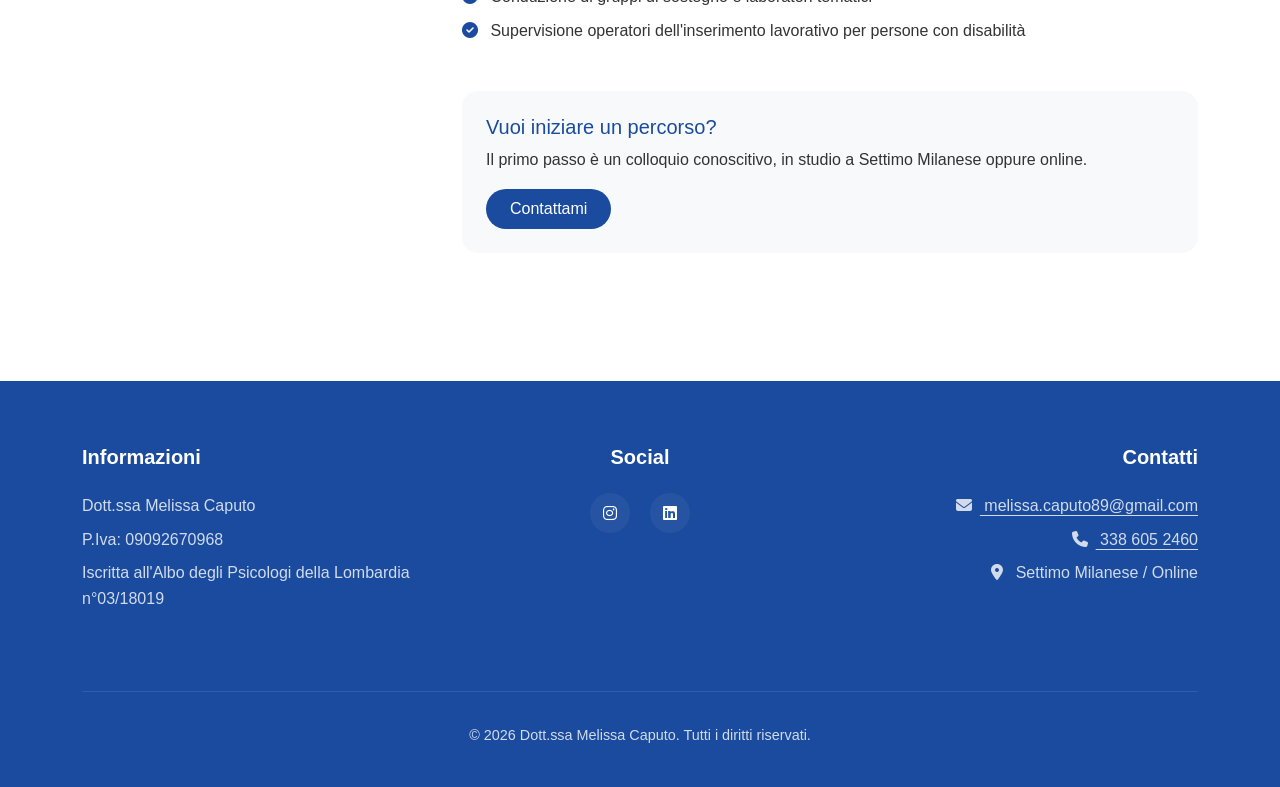
==== commit 7c1dffb8: "fix testo" ====
--- a/chi_sono.html
+++ b/chi_sono.html
@@ -69,34 +69,34 @@
                 <p>“C’è un paziente seduto su una sedia, voi siete seduti su una sedia e non c’è nessun altro aggeggio. Ci sono due persone e questo è tutto...” (Eric Berne, 1966).</p>
                 <h4 class="mt-4 mb-3" style="color: var(--primary-blue);">Formazione e Approccio</h4>
 
-                <p>
-                   Mi sono specializzata presso il Centro di Psicologia e Analisi Transazionale di Milano e integro la mia pratica clinica con l'utilizzo di tecniche di fototerapia (J. Weiser).
-                </p>
+                    <p>
+                        Sono psicologa e psicoterapeuta ad orientamento Analitico - Transazionale. Ho svolto il mio percorso per divenire psicoterapeuta presso il Centro di Psicologia e Analisi Transazionale di Milano. Integro la pratica clinica con l'utilizzo di tecniche di fototerapia (J. Waiser).
+                    </p>
 
-                <p>
-                    Ho approfondito la comprensione dell'impatto e dell'utilizzo consapevole dei nuovi media in adolescenza attraverso un master di II livello conseguito presso l'Istituto Minotauro di Milano.
-                </p>
+                    <p>
+                        Ho approfondito il tema dell'utilizzo consapevole dei nuovi media in adolescenza attraverso la partecipazione ad un master di secondo livello presso l'Istituto Minotauro di Milano.
+                    </p>
 
-                <p>
-                    Considero lo studio clinico un luogo protetto di incontro e ascolto, dove ogni forma di sofferenza — unica e singolare — viene accolta senza giudizio. È uno spazio dedicato al riconoscimento delle risorse personali, affinché diventino il motore principale del percorso di cura.
-                </p>
+                    <p>
+                        Lo spazio dello studio clinico è un luogo di incontro in cui ogni sofferenza, unica e singolare, viene accolta con un ascolto attento e partecipe, è un luogo in cui le risorse personali vengono riconosciute e diventano parte del percorso di cura.
+                    </p>
 
-                <p>
-                    I principi dell'Analisi Transazionale su cui fondiamo la terapia sono:
-                </p>
+                    <p>
+                        I principi Analitico – Transazionali alla base della mia concezione di terapia sono:
+                    </p>
 
-                <ul class="mb-3">
-                    <li>
-                        <strong>L’atteggiamento contrattuale:</strong> il percorso si costruisce insieme, valorizzando un approccio aperto e dialogico. I primi colloqui sono dedicati alla definizione condivisa del contratto terapeutico, inteso come <em>«un esplicito accordo bilaterale per un ben definito percorso di azione»</em> (Berne, 1966). Insieme stabiliremo obiettivi, modalità di lavoro e tempistiche.
-                    </li>
-                    <li>
-                        <strong>La fiducia nella <em>Physis</em>:</strong> la spinta naturale ed evolutiva presente in ogni persona, che permette di fiorire affrontando le limitazioni del proprio copione. Riconoscere questa risorsa profonda e darle spazio è fondamentale per orientarsi verso il benessere.
-                    </li>
-                </ul>
+                    <ul>
+                        <li>
+                            <strong>L’atteggiamento contrattuale:</strong> il percorso di psicoterapia si costruisce insieme, per questo mantengo un approccio aperto e dialogico. I primi colloqui sono dedicati alla costruzione congiunta del contratto terapeutico “un esplicito accordo bilaterale per un ben definito percorso di azione” (Berne, 1966). Per fare questo condivideremo gli obiettivi della terapia, le modalità di lavoro e i tempi.
+                        </li>
+                        <li>
+                            <strong>La fiducia nella physis:</strong> la forza interna che ognuno possiede e che permette di evolvere, di fiorire affrontando le limitazioni del proprio copione. Riscoprire la physis di ognuno e lasciargli spazio per orientarsi verso l’obiettivo della terapia.
+                        </li>
+                    </ul>
 
-                <p>
-                    L’obiettivo fondamentale della terapia è rendere fluido il collegamento tra sensazioni, emozioni e parole, valorizzando l'unicità di ciascuno per il raggiungimento di un'autentica autonomia personale: un perfetto equilibrio tra consapevolezza di sé, spontaneità e capacità d'intimità.
-                </p>
+                    <p>
+                        Per me l’obiettivo della terapia è rendere fluido il collegamento tra le sensazioni, le emozioni e le parole e riguarda la possibilità di valorizzare le risorse di ognuno per raggiungere l’autonomia personale: l’insieme di consapevolezza del proprio modo di funzionare, spontaneità ed intimità.
+                    </p>
 
                 <h4 class="mt-4 mb-3" style="color: var(--primary-blue);">Esperienze Professionali</h4>
                 <ul class="list-unstyled">
